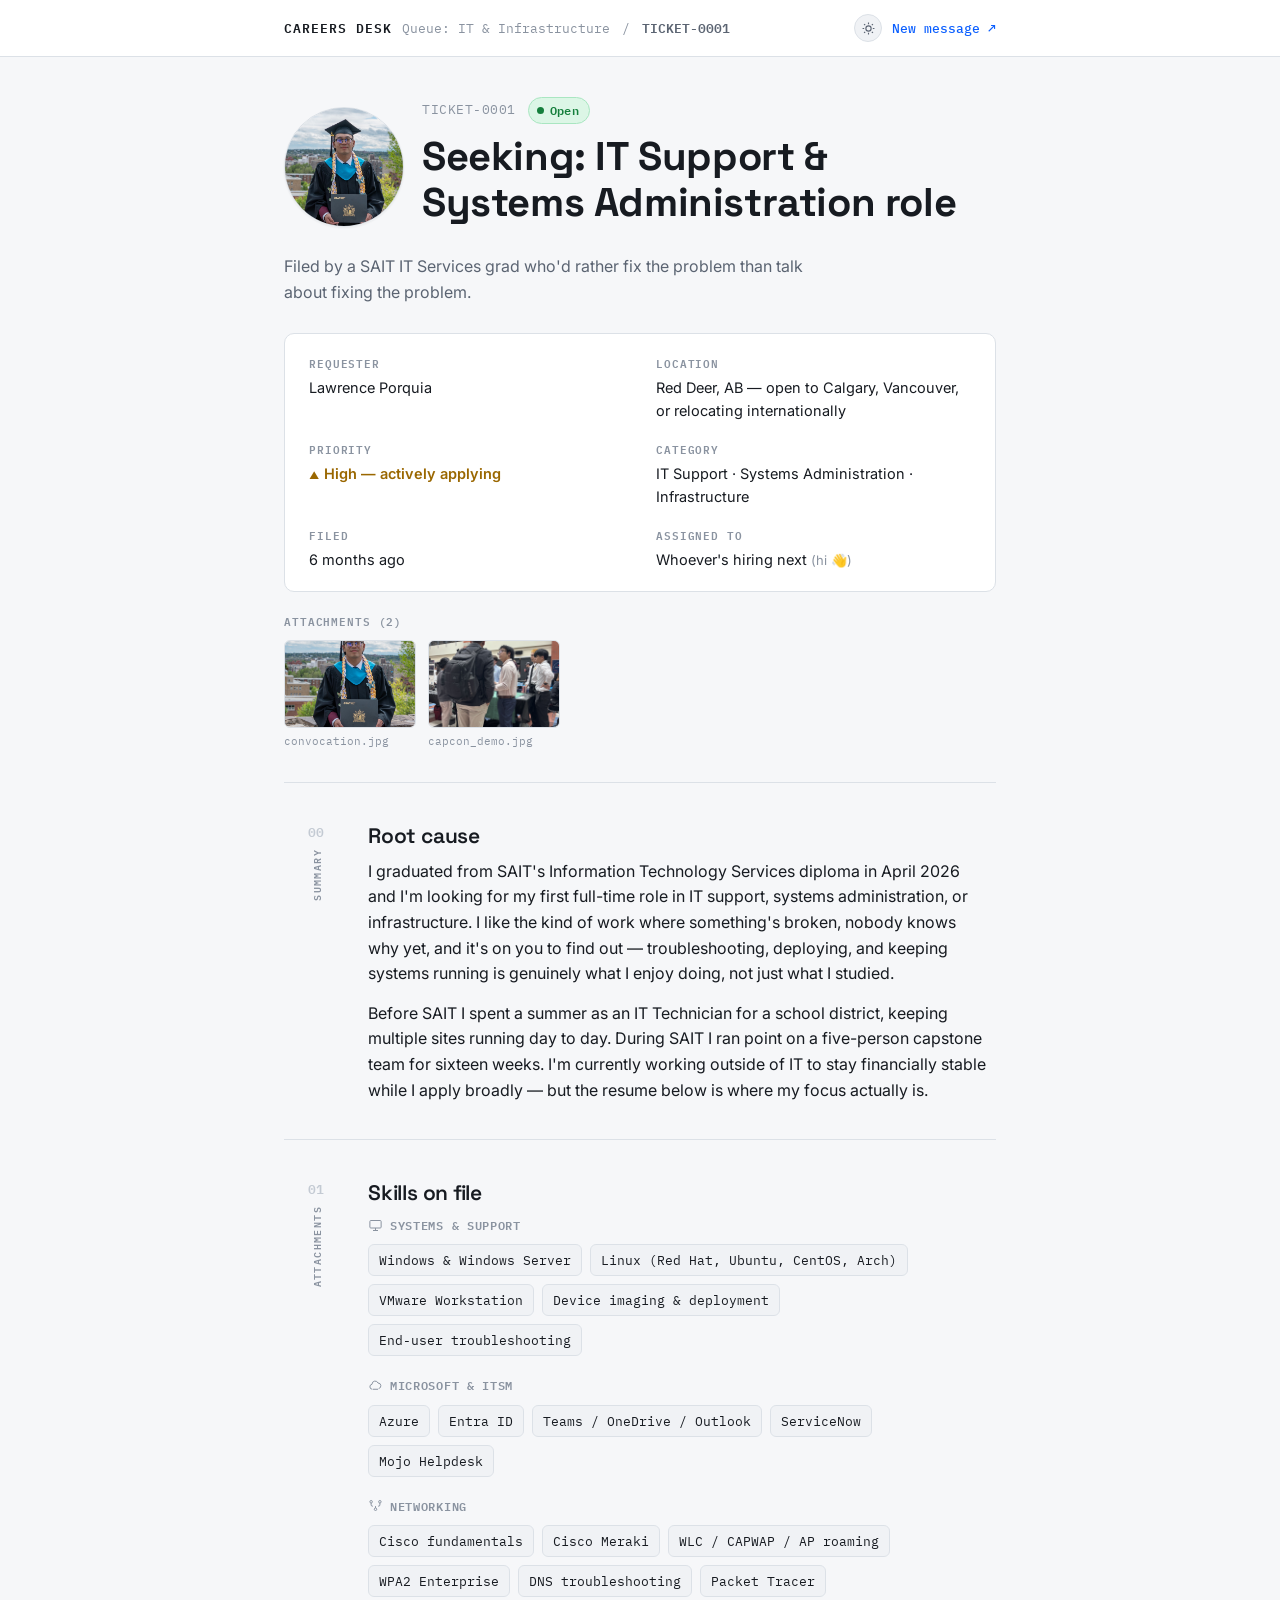
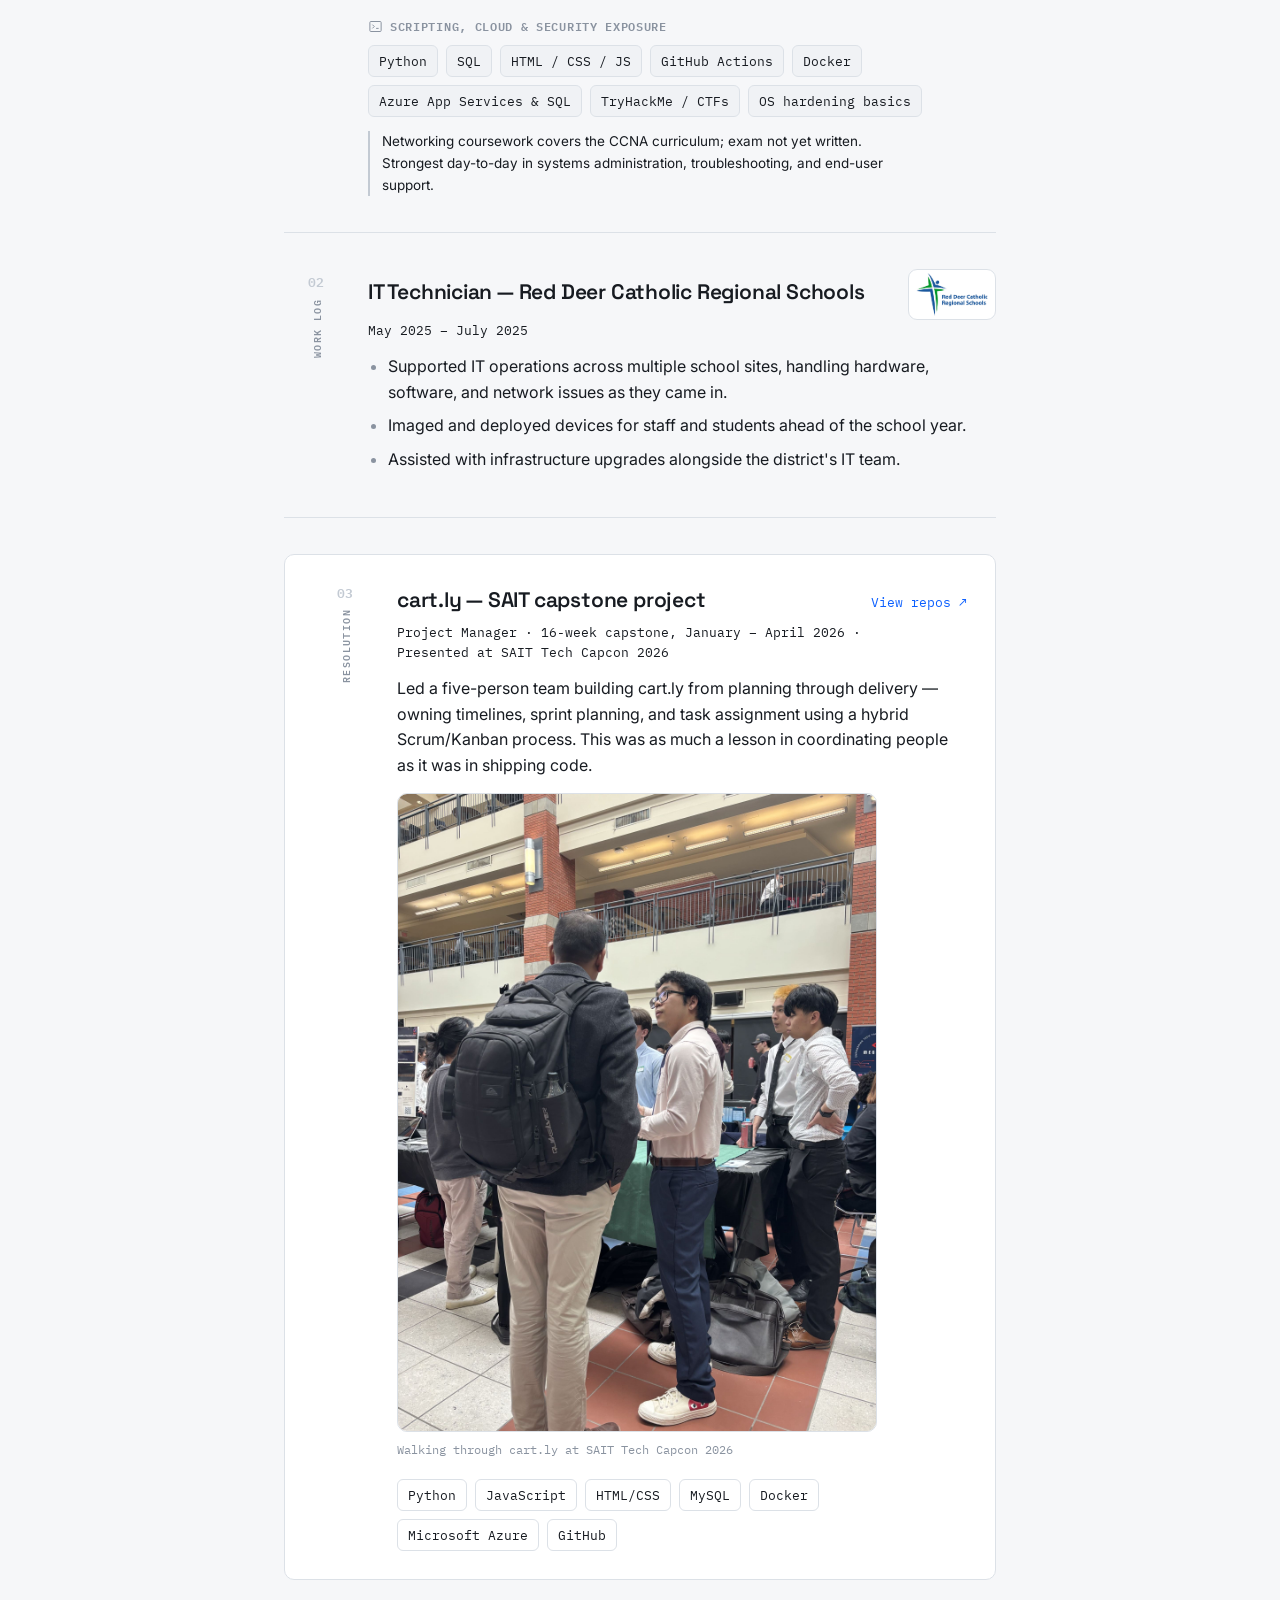
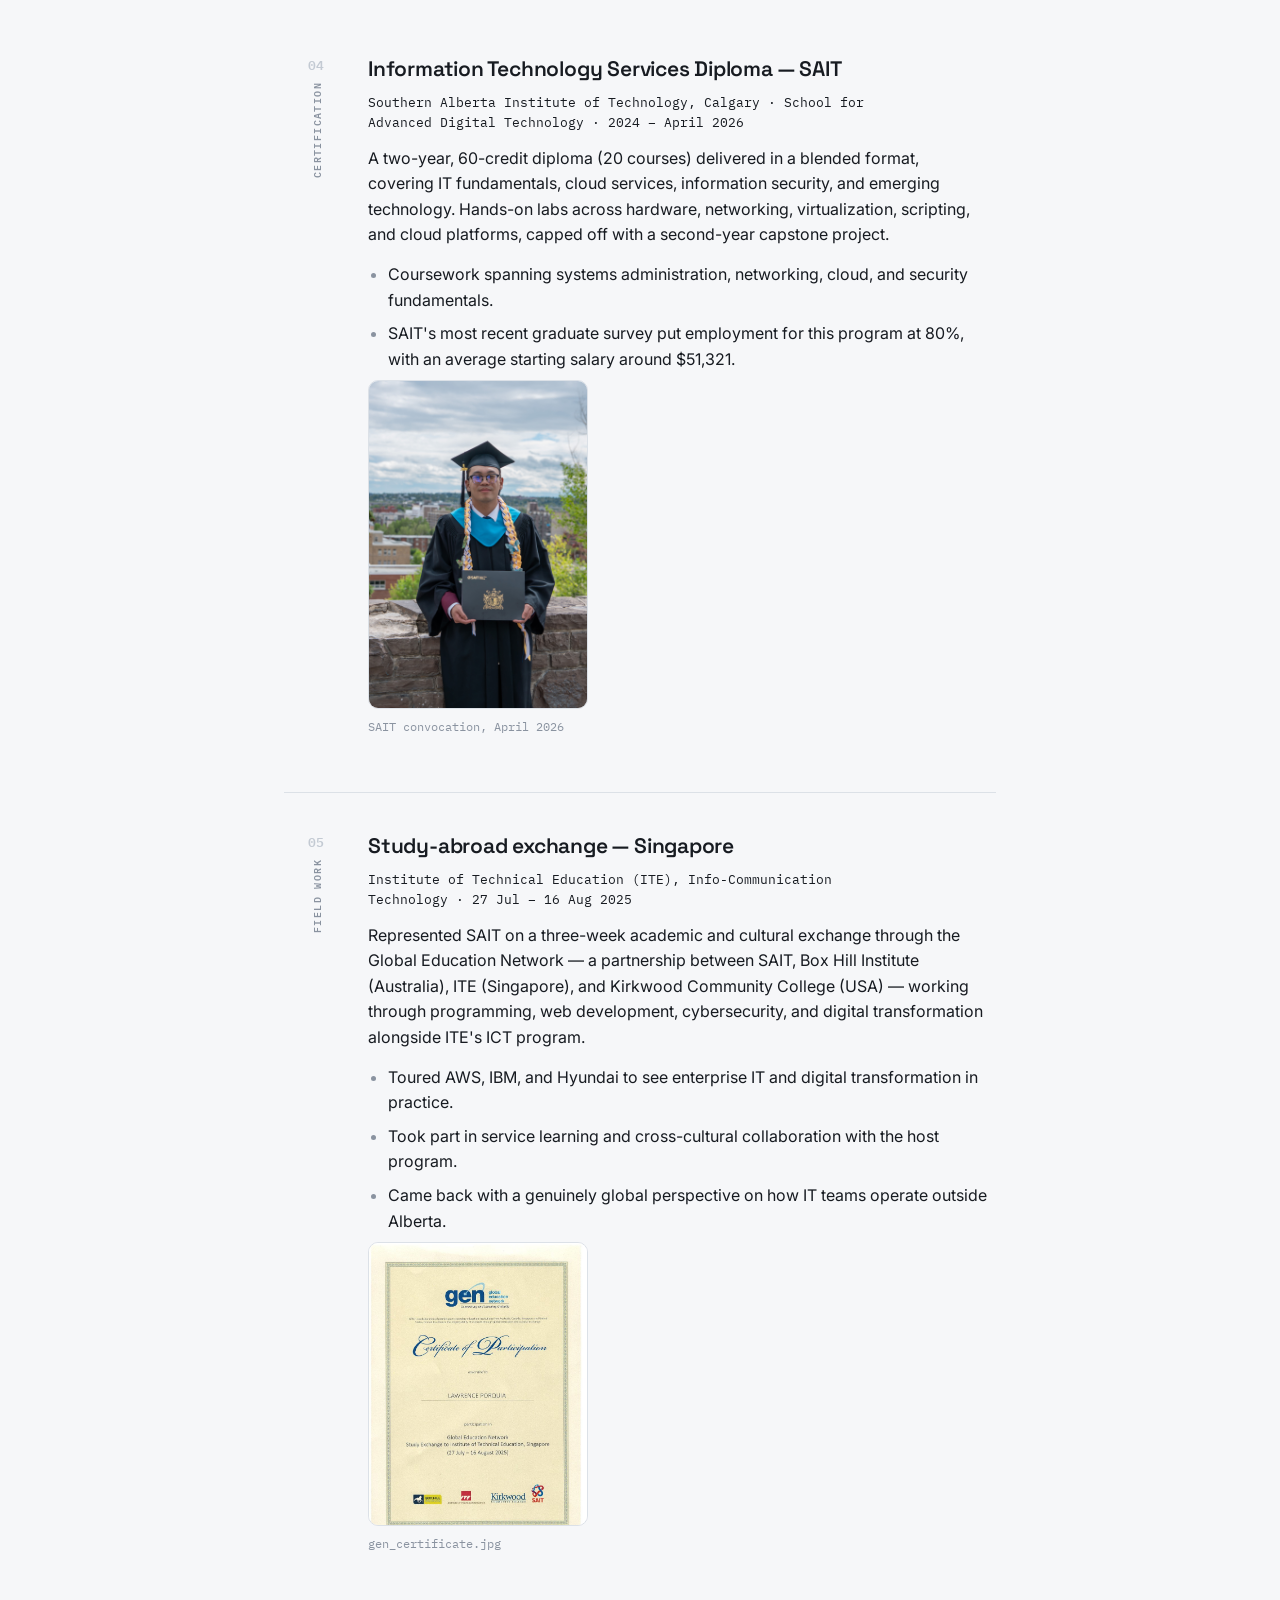
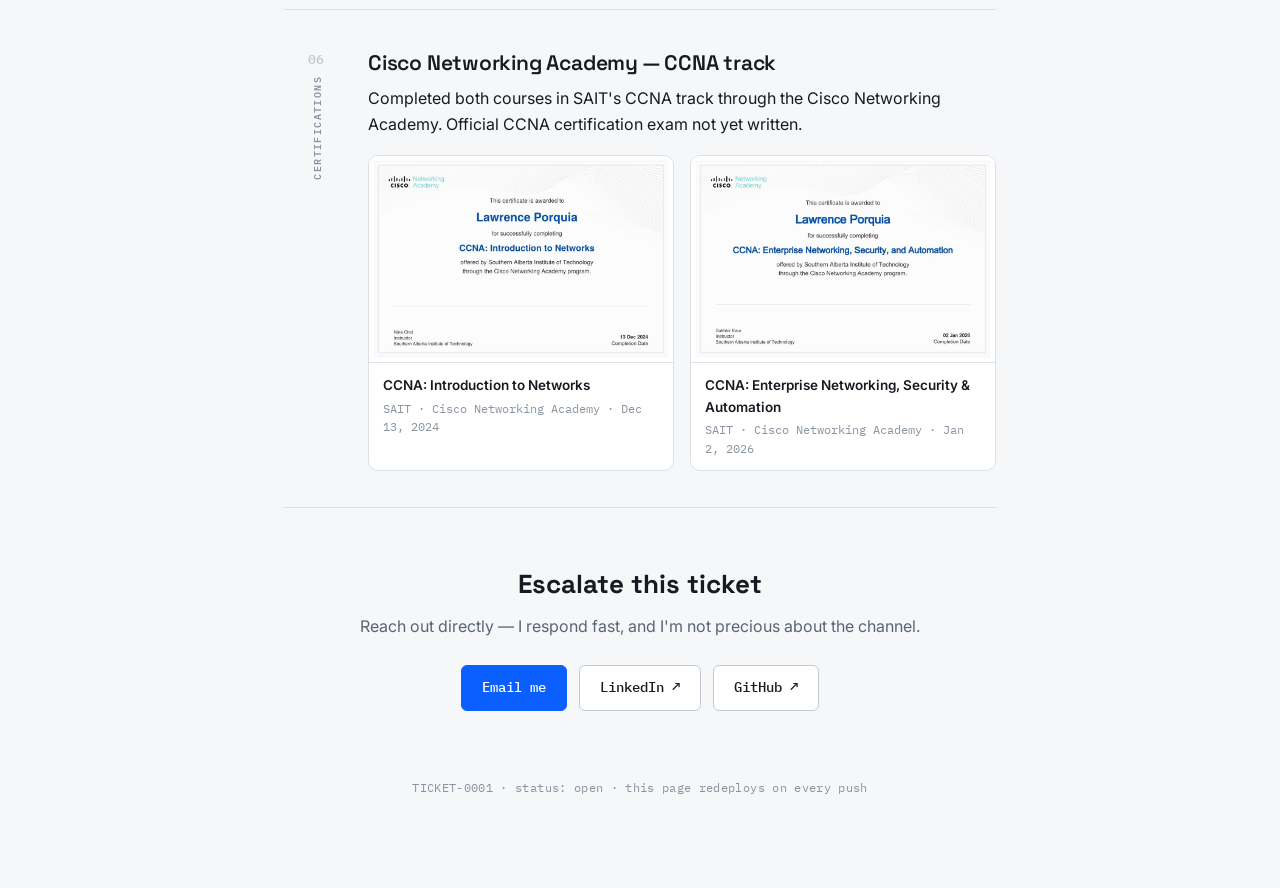
==== index.html @ 0860688f "so AI didnt exist when i first made the website..." ====
<!DOCTYPE html>
<html lang="en">
<head>
<meta charset="UTF-8">
<script>(function(){var t=localStorage.getItem('theme');if(t)document.documentElement.setAttribute('data-theme',t);})();</script>
<meta name="viewport" content="width=device-width, initial-scale=1.0">
<title>Lawrence Porquia — IT Support &amp; Systems Administration</title>
<meta name="description" content="Lawrence Porquia — IT Support &amp; Systems Administration. SAIT IT Services diploma graduate based in Alberta, Canada.">
<link rel="preconnect" href="https://fonts.googleapis.com">
<link rel="preconnect" href="https://fonts.gstatic.com" crossorigin>
<link href="https://fonts.googleapis.com/css2?family=Space+Grotesk:wght@500;600;700&family=Inter:wght@400;500;600&family=IBM+Plex+Mono:wght@400;500;600&display=swap" rel="stylesheet">
<link rel="stylesheet" href="style.css">
</head>
<body>

<div class="deskbar">
  <div class="deskbar__inner">
    <span class="deskbar__brand">CAREERS DESK</span>
    <span class="deskbar__crumb">Queue: IT &amp; Infrastructure <span class="deskbar__sep">/</span> <strong>TICKET-0001</strong></span>
    <button class="theme-toggle" id="theme-toggle" type="button" aria-label="Toggle dark mode">
      <svg class="theme-toggle__icon theme-toggle__icon--sun" viewBox="0 0 24 24" fill="none" stroke="currentColor" stroke-width="1.8" aria-hidden="true"><circle cx="12" cy="12" r="4.2"/><path d="M12 2.5v2.6M12 18.9v2.6M4.9 4.9l1.8 1.8M17.3 17.3l1.8 1.8M2.5 12h2.6M18.9 12h2.6M4.9 19.1l1.8-1.8M17.3 6.7l1.8-1.8"/></svg>
      <svg class="theme-toggle__icon theme-toggle__icon--moon" viewBox="0 0 24 24" fill="none" stroke="currentColor" stroke-width="1.8" aria-hidden="true"><path d="M20 14.5a8 8 0 1 1-9.5-11 6.5 6.5 0 0 0 9.5 11Z"/></svg>
    </button>
    <a class="deskbar__cta" href="mailto:lawrence-porquia@hotmail.com">New message ↗</a>
  </div>
</div>

<main class="ticket">

  <!-- ===== Ticket header ===== -->
  <section class="ticket__header" aria-label="Ticket summary">
    <div class="ticket__top">
      <img class="ticket__avatar" src="images/avatar.jpg" alt="Lawrence Porquia, holding his SAIT diploma at convocation" width="96" height="96">
      <div class="ticket__top-text">
        <div class="ticket__id-row">
          <span class="ticket__id">TICKET-0001</span>
          <span class="status-pill status-pill--open">
            <span class="status-dot" aria-hidden="true"></span> Open
          </span>
        </div>
        <h1 class="ticket__subject">Seeking: IT Support &amp; Systems Administration role</h1>
      </div>
    </div>

    <p class="ticket__tagline">Filed by a SAIT IT Services grad who'd rather fix the problem than talk about fixing the problem.</p>

    <dl class="field-grid">
      <div class="field">
        <dt>Requester</dt>
        <dd>Lawrence Porquia</dd>
      </div>
      <div class="field">
        <dt>Location</dt>
        <dd>Red Deer, AB — open to Calgary, Vancouver, or relocating internationally</dd>
      </div>
      <div class="field">
        <dt>Priority</dt>
        <dd><span class="priority priority--high">High — actively applying</span></dd>
      </div>
      <div class="field">
        <dt>Category</dt>
        <dd>IT Support · Systems Administration · Infrastructure</dd>
      </div>
      <div class="field">
        <dt>Filed</dt>
        <dd id="filed-age">—</dd>
      </div>
      <div class="field">
        <dt>Assigned to</dt>
        <dd>Whoever's hiring next <span class="field__wink">(hi 👋)</span></dd>
      </div>
    </dl>

    <div class="attachments" aria-label="Attached photos">
      <span class="attachments__label">Attachments (2)</span>
      <div class="attachments__row">
        <figure class="attachment">
          <img src="images/graduation.jpg" alt="Lawrence Porquia in cap and gown, holding his SAIT diploma" loading="lazy">
          <figcaption>convocation.jpg</figcaption>
        </figure>
        <figure class="attachment">
          <img src="images/capstone.jpg" alt="Lawrence Porquia presenting his capstone project at SAIT Tech Capcon" loading="lazy">
          <figcaption>capcon_demo.jpg</figcaption>
        </figure>
      </div>
    </div>
  </section>

  <!-- ===== Log: Summary ===== -->
  <section class="entry" aria-labelledby="log-summary">
    <div class="entry__meta">
      <span class="entry__index">00</span>
      <span class="entry__label">SUMMARY</span>
    </div>
    <div class="entry__body">
      <h2 id="log-summary" class="entry__title">Root cause</h2>
      <p>I graduated from SAIT's Information Technology Services diploma in April 2026 and I'm looking for my first full-time role in IT support, systems administration, or infrastructure. I like the kind of work where something's broken, nobody knows why yet, and it's on you to find out — troubleshooting, deploying, and keeping systems running is genuinely what I enjoy doing, not just what I studied.</p>
      <p>Before SAIT I spent a summer as an IT Technician for a school district, keeping multiple sites running day to day. During SAIT I ran point on a five-person capstone team for sixteen weeks. I'm currently working outside of IT to stay financially stable while I apply broadly — but the resume below is where my focus actually is.</p>
    </div>
  </section>

  <!-- ===== Log: Skills ===== -->
  <section class="entry" aria-labelledby="log-skills">
    <div class="entry__meta">
      <span class="entry__index">01</span>
      <span class="entry__label">ATTACHMENTS</span>
    </div>
    <div class="entry__body">
      <h2 id="log-skills" class="entry__title">Skills on file</h2>

      <div class="skill-block">
        <h3 class="skill-block__title"><svg class="skill-block__icon" viewBox="0 0 24 24" fill="none" stroke="currentColor" stroke-width="1.6" aria-hidden="true"><rect x="3" y="4" width="18" height="12" rx="1.5"/><path d="M8 20h8M12 16v4"/></svg>Systems &amp; support</h3>
        <ul class="tag-list">
          <li class="tag tag--logo"><img class="tag-logo" src="https://cdn.simpleicons.org/windows" alt="" loading="lazy" onerror="this.remove()">Windows &amp; Windows Server</li>
          <li class="tag tag--logo"><img class="tag-logo" src="https://cdn.simpleicons.org/ubuntu" alt="" loading="lazy" onerror="this.remove()">Linux (Red Hat, Ubuntu, CentOS, Arch)</li>
          <li class="tag tag--logo"><img class="tag-logo" src="https://cdn.simpleicons.org/vmware" alt="" loading="lazy" onerror="this.remove()">VMware Workstation</li>
          <li class="tag">Device imaging &amp; deployment</li>
          <li class="tag">End-user troubleshooting</li>
        </ul>
      </div>

      <div class="skill-block">
        <h3 class="skill-block__title"><svg class="skill-block__icon" viewBox="0 0 24 24" fill="none" stroke="currentColor" stroke-width="1.6" aria-hidden="true"><path d="M7 18a4 4 0 0 1-.6-7.95A5 5 0 0 1 16 8a4.5 4.5 0 0 1 1 8.9"/><path d="M8 18h8"/></svg>Microsoft &amp; ITSM</h3>
        <ul class="tag-list">
          <li class="tag tag--logo"><img class="tag-logo" src="https://cdn.simpleicons.org/microsoftazure" alt="" loading="lazy" onerror="this.remove()">Azure</li>
          <li class="tag">Entra ID</li>
          <li class="tag tag--logo"><img class="tag-logo" src="https://cdn.simpleicons.org/microsoftteams" alt="" loading="lazy" onerror="this.remove()">Teams / OneDrive / Outlook</li>
          <li class="tag tag--logo"><img class="tag-logo" src="https://cdn.simpleicons.org/servicenow" alt="" loading="lazy" onerror="this.remove()">ServiceNow</li>
          <li class="tag">Mojo Helpdesk</li>
        </ul>
      </div>

      <div class="skill-block">
        <h3 class="skill-block__title"><svg class="skill-block__icon" viewBox="0 0 24 24" fill="none" stroke="currentColor" stroke-width="1.6" aria-hidden="true"><circle cx="5" cy="6" r="2"/><circle cx="19" cy="6" r="2"/><circle cx="12" cy="18" r="2"/><path d="M5 8v3a2 2 0 0 0 2 2h1M19 8v3a2 2 0 0 1-2 2h-1M12 16v-3"/></svg>Networking</h3>
        <ul class="tag-list">
          <li class="tag tag--logo"><img class="tag-logo" src="https://cdn.simpleicons.org/cisco" alt="" loading="lazy" onerror="this.remove()">Cisco fundamentals</li>
          <li class="tag tag--logo"><img class="tag-logo" src="https://cdn.simpleicons.org/cisco" alt="" loading="lazy" onerror="this.remove()">Cisco Meraki</li>
          <li class="tag">WLC / CAPWAP / AP roaming</li>
          <li class="tag">WPA2 Enterprise</li>
          <li class="tag">DNS troubleshooting</li>
          <li class="tag">Packet Tracer</li>
        </ul>
      </div>

      <div class="skill-block">
        <h3 class="skill-block__title"><svg class="skill-block__icon" viewBox="0 0 24 24" fill="none" stroke="currentColor" stroke-width="1.6" aria-hidden="true"><rect x="3" y="4" width="18" height="16" rx="1.5"/><path d="m7 9 3 3-3 3M13 15h4"/></svg>Scripting, cloud &amp; security exposure</h3>
        <ul class="tag-list">
          <li class="tag tag--logo"><img class="tag-logo" src="https://cdn.simpleicons.org/python" alt="" loading="lazy" onerror="this.remove()">Python</li>
          <li class="tag">SQL</li>
          <li class="tag tag--logo"><img class="tag-logo" src="https://cdn.simpleicons.org/html5" alt="" loading="lazy" onerror="this.remove()">HTML / CSS / JS</li>
          <li class="tag tag--logo"><img class="tag-logo" src="https://cdn.simpleicons.org/githubactions" alt="" loading="lazy" onerror="this.remove()">GitHub Actions</li>
          <li class="tag tag--logo"><img class="tag-logo" src="https://cdn.simpleicons.org/docker" alt="" loading="lazy" onerror="this.remove()">Docker</li>
          <li class="tag tag--logo"><img class="tag-logo" src="https://cdn.simpleicons.org/microsoftazure" alt="" loading="lazy" onerror="this.remove()">Azure App Services &amp; SQL</li>
          <li class="tag">TryHackMe / CTFs</li>
          <li class="tag">OS hardening basics</li>
        </ul>
      </div>

      <p class="skill-note">Networking coursework covers the CCNA curriculum; exam not yet written. Strongest day-to-day in systems administration, troubleshooting, and end-user support.</p>
    </div>
  </section>

  <!-- ===== Log: Work experience ===== -->
  <section class="entry" aria-labelledby="log-work">
    <div class="entry__meta">
      <span class="entry__index">02</span>
      <span class="entry__label">WORK LOG</span>
    </div>
    <div class="entry__body">
      <div class="entry__title-row">
        <h2 id="log-work" class="entry__title">IT Technician — Red Deer Catholic Regional Schools</h2>
        <img class="entry__org-logo" src="images/logo_rdcrs.png" alt="Red Deer Catholic Regional Schools logo" loading="lazy">
      </div>
      <p class="entry__dates">May 2025 – July 2025</p>
      <ul class="log-list">
        <li>Supported IT operations across multiple school sites, handling hardware, software, and network issues as they came in.</li>
        <li>Imaged and deployed devices for staff and students ahead of the school year.</li>
        <li>Assisted with infrastructure upgrades alongside the district's IT team.</li>
      </ul>
    </div>
  </section>

  <!-- ===== Log: Capstone project ===== -->
  <section class="entry entry--resolution" aria-labelledby="log-project">
    <div class="entry__meta">
      <span class="entry__index">03</span>
      <span class="entry__label">RESOLUTION</span>
    </div>
    <div class="entry__body">
      <div class="entry__title-row">
        <h2 id="log-project" class="entry__title">cart.ly — SAIT capstone project</h2>
        <a class="repo-link" href="https://github.com/CarthyPoo" target="_blank" rel="noopener">View repos ↗</a>
      </div>
      <p class="entry__dates">Project Manager · 16-week capstone, January – April 2026 · Presented at SAIT Tech Capcon 2026</p>
      <p>Led a five-person team building cart.ly from planning through delivery — owning timelines, sprint planning, and task assignment using a hybrid Scrum/Kanban process. This was as much a lesson in coordinating people as it was in shipping code.</p>

      <figure class="entry__photo">
        <img src="images/capstone.jpg" alt="Lawrence Porquia explaining cart.ly to attendees at SAIT Tech Capcon" loading="lazy">
        <figcaption>Walking through cart.ly at SAIT Tech Capcon 2026</figcaption>
      </figure>

      <ul class="tag-list tag-list--stack">
        <li class="tag tag--stack tag--logo"><img class="tag-logo" src="https://cdn.simpleicons.org/python" alt="" loading="lazy" onerror="this.remove()">Python</li>
        <li class="tag tag--stack tag--logo"><img class="tag-logo" src="https://cdn.simpleicons.org/javascript" alt="" loading="lazy" onerror="this.remove()">JavaScript</li>
        <li class="tag tag--stack tag--logo"><img class="tag-logo" src="https://cdn.simpleicons.org/html5" alt="" loading="lazy" onerror="this.remove()">HTML/CSS</li>
        <li class="tag tag--stack tag--logo"><img class="tag-logo" src="https://cdn.simpleicons.org/mysql" alt="" loading="lazy" onerror="this.remove()">MySQL</li>
        <li class="tag tag--stack tag--logo"><img class="tag-logo" src="https://cdn.simpleicons.org/docker" alt="" loading="lazy" onerror="this.remove()">Docker</li>
        <li class="tag tag--stack tag--logo"><img class="tag-logo" src="https://cdn.simpleicons.org/microsoftazure" alt="" loading="lazy" onerror="this.remove()">Microsoft Azure</li>
        <li class="tag tag--stack tag--logo"><img class="tag-logo" src="https://cdn.simpleicons.org/github" alt="" loading="lazy" onerror="this.remove()">GitHub</li>
      </ul>
    </div>
  </section>

  <!-- ===== Log: Education ===== -->
  <section class="entry" aria-labelledby="log-education">
    <div class="entry__meta">
      <span class="entry__index">04</span>
      <span class="entry__label">CERTIFICATION</span>
    </div>
    <div class="entry__body">
      <h2 id="log-education" class="entry__title">Information Technology Services Diploma — SAIT</h2>
      <p class="entry__dates">Southern Alberta Institute of Technology, Calgary · School for Advanced Digital Technology · 2024 – April 2026</p>
      <p>A two-year, 60-credit diploma (20 courses) delivered in a blended format, covering IT fundamentals, cloud services, information security, and emerging technology. Hands-on labs across hardware, networking, virtualization, scripting, and cloud platforms, capped off with a second-year capstone project.</p>
      <ul class="log-list">
        <li>Coursework spanning systems administration, networking, cloud, and security fundamentals.</li>
        <li>SAIT's most recent graduate survey put employment for this program at 80%, with an average starting salary around $51,321.</li>
      </ul>

      <figure class="entry__photo entry__photo--portrait">
        <img src="images/graduation.jpg" alt="Lawrence Porquia in cap and gown holding his SAIT diploma, with the Calgary skyline behind him" loading="lazy">
        <figcaption>SAIT convocation, April 2026</figcaption>
      </figure>
    </div>
  </section>

  <!-- ===== Log: Singapore exchange ===== -->
  <section class="entry" aria-labelledby="log-exchange">
    <div class="entry__meta">
      <span class="entry__index">05</span>
      <span class="entry__label">FIELD WORK</span>
    </div>
    <div class="entry__body">
      <h2 id="log-exchange" class="entry__title">Study-abroad exchange — Singapore</h2>
      <p class="entry__dates">Institute of Technical Education (ITE), Info-Communication Technology · 27 Jul – 16 Aug 2025</p>
      <p>Represented SAIT on a three-week academic and cultural exchange through the Global Education Network — a partnership between SAIT, Box Hill Institute (Australia), ITE (Singapore), and Kirkwood Community College (USA) — working through programming, web development, cybersecurity, and digital transformation alongside ITE's ICT program.</p>
      <ul class="log-list">
        <li>Toured AWS, IBM, and Hyundai to see enterprise IT and digital transformation in practice.</li>
        <li>Took part in service learning and cross-cultural collaboration with the host program.</li>
        <li>Came back with a genuinely global perspective on how IT teams operate outside Alberta.</li>
      </ul>

      <figure class="entry__photo entry__photo--portrait">
        <img src="images/cert_singapore.jpg" alt="Certificate of Participation, Global Education Network Study Exchange to Institute of Technical Education, Singapore, awarded to Lawrence Porquia" loading="lazy">
        <figcaption>gen_certificate.jpg</figcaption>
      </figure>
    </div>
  </section>

  <!-- ===== Log: Certifications ===== -->
  <section class="entry" aria-labelledby="log-certs">
    <div class="entry__meta">
      <span class="entry__index">06</span>
      <span class="entry__label">CERTIFICATIONS</span>
    </div>
    <div class="entry__body">
      <h2 id="log-certs" class="entry__title">Cisco Networking Academy — CCNA track</h2>
      <p>Completed both courses in SAIT's CCNA track through the Cisco Networking Academy. Official CCNA certification exam not yet written.</p>

      <div class="cert-grid">
        <figure class="cert-card">
          <img src="images/cert_ccna1.jpg" alt="Certificate: CCNA Introduction to Networks, awarded to Lawrence Porquia, Southern Alberta Institute of Technology" loading="lazy">
          <figcaption>
            <span class="cert-card__title">CCNA: Introduction to Networks</span>
            <span class="cert-card__meta">SAIT · Cisco Networking Academy · Dec 13, 2024</span>
          </figcaption>
        </figure>
        <figure class="cert-card">
          <img src="images/cert_ccna2.jpg" alt="Certificate: CCNA Enterprise Networking, Security, and Automation, awarded to Lawrence Porquia, Southern Alberta Institute of Technology" loading="lazy">
          <figcaption>
            <span class="cert-card__title">CCNA: Enterprise Networking, Security &amp; Automation</span>
            <span class="cert-card__meta">SAIT · Cisco Networking Academy · Jan 2, 2026</span>
          </figcaption>
        </figure>
      </div>
    </div>
  </section>

  <!-- ===== Escalate / contact ===== -->
  <section class="escalate" aria-labelledby="escalate-title">
    <h2 id="escalate-title" class="escalate__title">Escalate this ticket</h2>
    <p class="escalate__sub">Reach out directly — I respond fast, and I'm not precious about the channel.</p>
    <div class="escalate__actions">
      <a class="btn btn--primary" href="mailto:lawrence-porquia@hotmail.com">Email me</a>
      <a class="btn" href="https://www.linkedin.com/in/lawrence-porquia-682929285" target="_blank" rel="noopener">LinkedIn ↗</a>
      <a class="btn" href="https://github.com/CarthyPoo" target="_blank" rel="noopener">GitHub ↗</a>
    </div>
  </section>

  <footer class="footer">
    <p>TICKET-0001 · status: open · this page redeploys on every push</p>
  </footer>

</main>

<script src="script.js"></script>
</body>
</html>
---- style.css ----
/* =========================================================
   Tokens
   ========================================================= */
:root {
  --bg:            #F6F7F9;
  --surface:       #FFFFFF;
  --surface-sunk:  #F0F2F5;
  --border:        #DCE1E7;
  --border-strong: #C3CAD3;

  --text:          #171B21;
  --text-muted:    #5B6472;
  --text-faint:    #8A93A0;

  --accent:        #0B5FFF;
  --accent-ink:    #0B4ECC;

  --good:          #157F3C;
  --good-bg:       #DCF6E6;
  --good-border:   #A9E6C1;

  --warn:          #9A6700;
  --warn-bg:       #FFF3CE;
  --warn-border:   #F2DA9A;

  --font-display: 'Space Grotesk', 'Inter', sans-serif;
  --font-body:    'Inter', sans-serif;
  --font-mono:    'IBM Plex Mono', ui-monospace, monospace;

  --radius: 10px;
  --radius-sm: 6px;
  --max-w: 760px;
}

@media (prefers-color-scheme: dark) {
  :root:not([data-theme="light"]) {
    --bg:            #0B0E14;
    --surface:       #12161D;
    --surface-sunk:  #171C25;
    --border:        #262C36;
    --border-strong: #3A414D;

    --text:          #E6E9EF;
    --text-muted:    #9AA4B2;
    --text-faint:    #6B7480;

    --accent:        #5B9CFF;
    --accent-ink:    #7FB1FF;

    --good:          #3FB950;
    --good-bg:       rgba(63, 185, 80, 0.13);
    --good-border:   rgba(63, 185, 80, 0.4);

    --warn:          #D29922;
    --warn-bg:       rgba(210, 153, 34, 0.13);
    --warn-border:   rgba(210, 153, 34, 0.4);
  }
}

:root[data-theme="dark"] {
  --bg:            #0B0E14;
  --surface:       #12161D;
  --surface-sunk:  #171C25;
  --border:        #262C36;
  --border-strong: #3A414D;

  --text:          #E6E9EF;
  --text-muted:    #9AA4B2;
  --text-faint:    #6B7480;

  --accent:        #5B9CFF;
  --accent-ink:    #7FB1FF;

  --good:          #3FB950;
  --good-bg:       rgba(63, 185, 80, 0.13);
  --good-border:   rgba(63, 185, 80, 0.4);

  --warn:          #D29922;
  --warn-bg:       rgba(210, 153, 34, 0.13);
  --warn-border:   rgba(210, 153, 34, 0.4);
}

* { box-sizing: border-box; }

html {
  scroll-behavior: smooth;
}

@media (prefers-reduced-motion: reduce) {
  html { scroll-behavior: auto; }
  * { animation-duration: 0.001ms !important; animation-iteration-count: 1 !important; transition-duration: 0.001ms !important; }
}

body {
  margin: 0;
  background: var(--bg);
  color: var(--text);
  font-family: var(--font-body);
  font-size: 16px;
  line-height: 1.6;
  -webkit-font-smoothing: antialiased;
  transition: background-color 0.2s ease, color 0.2s ease;
}

a {
  color: var(--accent);
  text-decoration: none;
}
a:hover { text-decoration: underline; }

a:focus-visible,
button:focus-visible {
  outline: 2px solid var(--accent);
  outline-offset: 2px;
  border-radius: 4px;
}

/* =========================================================
   Desk bar (top chrome)
   ========================================================= */
.deskbar {
  border-bottom: 1px solid var(--border);
  background: var(--surface);
  position: sticky;
  top: 0;
  z-index: 10;
}
.deskbar__inner {
  max-width: var(--max-w);
  margin: 0 auto;
  padding: 14px 24px;
  display: flex;
  align-items: center;
  gap: 10px;
  font-family: var(--font-mono);
  font-size: 12.5px;
}
.deskbar__brand {
  font-weight: 600;
  letter-spacing: 0.08em;
  color: var(--text);
}
.deskbar__crumb {
  color: var(--text-faint);
  flex: 1;
  min-width: 0;
  white-space: nowrap;
  overflow: hidden;
  text-overflow: ellipsis;
}
.deskbar__crumb strong { color: var(--text-muted); font-weight: 600; }
.deskbar__sep { margin: 0 4px; }
.deskbar__cta {
  color: var(--accent);
  white-space: nowrap;
  font-weight: 500;
}

.theme-toggle {
  display: flex;
  align-items: center;
  justify-content: center;
  width: 28px;
  height: 28px;
  padding: 0;
  border: 1px solid var(--border);
  border-radius: 50%;
  background: var(--surface-sunk);
  color: var(--text-muted);
  cursor: pointer;
  flex-shrink: 0;
}
.theme-toggle:hover {
  border-color: var(--border-strong);
  color: var(--text);
}
.theme-toggle__icon {
  width: 15px;
  height: 15px;
}
.theme-toggle__icon--moon { display: none; }
:root[data-theme="dark"] .theme-toggle__icon--sun { display: none; }
:root[data-theme="dark"] .theme-toggle__icon--moon { display: block; }
@media (prefers-color-scheme: dark) {
  :root:not([data-theme="light"]) .theme-toggle__icon--sun { display: none; }
  :root:not([data-theme="light"]) .theme-toggle__icon--moon { display: block; }
}

/* =========================================================
   Layout
   ========================================================= */
.ticket {
  max-width: var(--max-w);
  margin: 0 auto;
  padding: 0 24px 80px;
}

/* =========================================================
   Ticket header
   ========================================================= */
.ticket__header {
  padding: 40px 0 32px;
  border-bottom: 1px solid var(--border);
}

.ticket__top {
  display: flex;
  align-items: center;
  gap: 18px;
  margin-bottom: 18px;
}

.ticket__avatar {
  width: 120px;
  height: 120px;
  border-radius: 50%;
  object-fit: cover;
  border: 1px solid var(--border);
  flex-shrink: 0;
  box-shadow: 0 1px 2px rgba(23, 27, 33, 0.06);
}

.ticket__top-text {
  min-width: 0;
}

.ticket__id-row {
  display: flex;
  align-items: center;
  gap: 12px;
  margin-bottom: 10px;
}

.ticket__id {
  font-family: var(--font-mono);
  font-size: 13px;
  color: var(--text-faint);
  letter-spacing: 0.04em;
}

.status-pill {
  display: inline-flex;
  align-items: center;
  gap: 6px;
  font-family: var(--font-mono);
  font-size: 12px;
  font-weight: 600;
  letter-spacing: 0.03em;
  padding: 3px 10px 3px 8px;
  border-radius: 999px;
  border: 1px solid var(--good-border);
  background: var(--good-bg);
  color: var(--good);
}
.status-dot {
  width: 7px;
  height: 7px;
  border-radius: 50%;
  background: var(--good);
  box-shadow: 0 0 0 3px var(--good-bg);
}
@media (prefers-reduced-motion: no-preference) {
  .status-dot { animation: pulse 2.4s ease-in-out infinite; }
}
@keyframes pulse {
  0%, 100% { opacity: 1; }
  50% { opacity: 0.45; }
}

.ticket__subject {
  font-family: var(--font-display);
  font-size: clamp(28px, 4.5vw, 40px);
  font-weight: 700;
  line-height: 1.15;
  margin: 0 0 10px;
  letter-spacing: -0.01em;
}

.ticket__tagline {
  color: var(--text-muted);
  font-size: 16px;
  margin: 0 0 28px;
  max-width: 56ch;
}

.field-grid {
  display: grid;
  grid-template-columns: repeat(2, 1fr);
  gap: 18px 32px;
  margin: 0;
  background: var(--surface);
  border: 1px solid var(--border);
  border-radius: var(--radius);
  padding: 20px 24px;
}
.field dt {
  font-family: var(--font-mono);
  font-size: 11px;
  font-weight: 600;
  letter-spacing: 0.08em;
  text-transform: uppercase;
  color: var(--text-faint);
  margin-bottom: 4px;
}
.field dd {
  margin: 0;
  font-size: 14.5px;
  color: var(--text);
}
.field__wink { color: var(--text-faint); font-size: 13px; }

.priority--high {
  color: var(--warn);
  font-weight: 600;
}
.priority--high::before {
  content: "▲";
  font-size: 10px;
  margin-right: 5px;
}

.attachments {
  margin-top: 20px;
}
.attachments__label {
  display: block;
  font-family: var(--font-mono);
  font-size: 11px;
  font-weight: 600;
  letter-spacing: 0.08em;
  text-transform: uppercase;
  color: var(--text-faint);
  margin-bottom: 10px;
}
.attachments__row {
  display: flex;
  gap: 12px;
  flex-wrap: wrap;
}
.attachment {
  margin: 0;
  width: 132px;
}
.attachment img {
  display: block;
  width: 132px;
  height: 88px;
  object-fit: cover;
  border: 1px solid var(--border);
  border-radius: var(--radius-sm);
  background: var(--surface-sunk);
}
.attachment figcaption {
  font-family: var(--font-mono);
  font-size: 11px;
  color: var(--text-faint);
  margin-top: 5px;
  white-space: nowrap;
  overflow: hidden;
  text-overflow: ellipsis;
}

/* =========================================================
   Log entries
   ========================================================= */
.entry {
  display: grid;
  grid-template-columns: 64px 1fr;
  gap: 20px;
  padding: 36px 0;
  border-bottom: 1px solid var(--border);
  opacity: 0;
  transform: translateY(10px);
  animation: rise 0.5s ease forwards;
}
@media (prefers-reduced-motion: reduce) {
  .entry { opacity: 1; transform: none; animation: none; }
}
@keyframes rise {
  to { opacity: 1; transform: translateY(0); }
}

.entry__meta {
  display: flex;
  flex-direction: column;
  align-items: center;
  gap: 6px;
  padding-top: 3px;
}
.entry__index {
  font-family: var(--font-mono);
  font-size: 13px;
  color: var(--border-strong);
  font-weight: 600;
}
.entry__label {
  writing-mode: vertical-rl;
  transform: rotate(180deg);
  font-family: var(--font-mono);
  font-size: 10px;
  letter-spacing: 0.14em;
  color: var(--text-faint);
  font-weight: 600;
}

.entry__title-row {
  display: flex;
  align-items: center;
  justify-content: space-between;
  gap: 16px;
  flex-wrap: wrap;
}

.entry__org-logo {
  height: 34px;
  width: auto;
  max-width: 160px;
  object-fit: contain;
  background: #fff;
  border: 1px solid var(--border);
  border-radius: var(--radius-sm);
  padding: 2px 5px;
  flex-shrink: 0;
  zoom: 1.5;
}

.entry__title {
  font-family: var(--font-display);
  font-size: 21px;
  font-weight: 600;
  margin: 0 0 6px;
  letter-spacing: -0.01em;
}

.entry__dates {
  font-family: var(--font-mono);
  font-size: 12.5px;
  color: var(--text-faint);
  margin: 0 0 14px;
}

.entry__body p {
  margin: 0 0 14px;
  color: var(--text);
  max-width: 62ch;
}
.entry__body p:last-child { margin-bottom: 0; }

.log-list {
  margin: 0;
  padding-left: 20px;
  max-width: 62ch;
}
.log-list li {
  margin-bottom: 8px;
  color: var(--text);
}
.log-list li::marker {
  color: var(--text-faint);
}

.repo-link {
  font-family: var(--font-mono);
  font-size: 12.5px;
  white-space: nowrap;
}

.entry__photo {
  margin: 4px 0 20px;
  max-width: 480px;
}
.entry__photo img {
  display: block;
  width: 100%;
  height: auto;
  border-radius: var(--radius);
  border: 1px solid var(--border);
}
.entry__photo figcaption {
  font-family: var(--font-mono);
  font-size: 12px;
  color: var(--text-faint);
  margin-top: 8px;
}
.entry__photo--portrait {
  max-width: 220px;
}

.cert-grid {
  display: grid;
  grid-template-columns: repeat(2, 1fr);
  gap: 16px;
  margin-top: 18px;
}
.cert-card {
  margin: 0;
  border: 1px solid var(--border);
  border-radius: var(--radius);
  overflow: hidden;
  background: var(--surface);
}
.cert-card img {
  display: block;
  width: 100%;
  height: auto;
  border-bottom: 1px solid var(--border);
}
.cert-card figcaption {
  padding: 12px 14px;
  display: flex;
  flex-direction: column;
  gap: 3px;
}
.cert-card__title {
  font-size: 13.5px;
  font-weight: 600;
  color: var(--text);
}
.cert-card__meta {
  font-family: var(--font-mono);
  font-size: 11.5px;
  color: var(--text-faint);
}

/* Skills */
.skill-block {
  margin-bottom: 20px;
}
.skill-block:last-of-type {
  margin-bottom: 14px;
}
.skill-block__title {
  font-family: var(--font-mono);
  font-size: 11.5px;
  font-weight: 600;
  letter-spacing: 0.06em;
  text-transform: uppercase;
  color: var(--text-faint);
  margin: 0 0 10px;
  display: flex;
  align-items: center;
  gap: 7px;
}
.skill-block__icon {
  width: 15px;
  height: 15px;
  color: var(--text-faint);
  flex-shrink: 0;
}

.tag-list {
  list-style: none;
  display: flex;
  flex-wrap: wrap;
  gap: 8px;
  margin: 0;
  padding: 0;
}
.tag {
  font-family: var(--font-mono);
  font-size: 12.5px;
  color: var(--text);
  background: var(--surface-sunk);
  border: 1px solid var(--border);
  border-radius: var(--radius-sm);
  padding: 5px 10px;
}
.tag--stack {
  background: var(--surface);
}
.tag--logo {
  display: inline-flex;
  align-items: center;
  gap: 6px;
}
.tag-logo {
  width: 13px;
  height: 13px;
  object-fit: contain;
  flex-shrink: 0;
}

.skill-note {
  font-size: 13.5px;
  color: var(--text-faint);
  border-left: 2px solid var(--border-strong);
  padding-left: 12px;
  margin-top: 4px !important;
}

.entry--resolution {
  background: var(--surface);
  border: 1px solid var(--border);
  border-radius: var(--radius);
  padding: 28px 28px;
  margin: 36px 0;
}
.entry--resolution .entry__meta { padding-top: 0; }

/* =========================================================
   Escalate / contact
   ========================================================= */
.escalate {
  padding: 56px 0 24px;
  text-align: center;
}
.escalate__title {
  font-family: var(--font-display);
  font-size: 26px;
  font-weight: 700;
  margin: 0 0 8px;
}
.escalate__sub {
  color: var(--text-muted);
  margin: 0 0 26px;
}
.escalate__actions {
  display: flex;
  justify-content: center;
  gap: 12px;
  flex-wrap: wrap;
}

.btn {
  font-family: var(--font-mono);
  font-size: 13.5px;
  font-weight: 500;
  padding: 11px 20px;
  border-radius: var(--radius-sm);
  border: 1px solid var(--border-strong);
  background: var(--surface);
  color: var(--text);
  transition: border-color 0.15s ease, transform 0.15s ease, background 0.15s ease;
}
.btn:hover {
  border-color: var(--accent);
  color: var(--accent);
  text-decoration: none;
  transform: translateY(-1px);
}
.btn--primary {
  background: var(--accent);
  border-color: var(--accent);
  color: #fff;
}
.btn--primary:hover {
  background: var(--accent-ink);
  border-color: var(--accent-ink);
  color: #fff;
}

.footer {
  text-align: center;
  padding-top: 32px;
}
.footer p {
  font-family: var(--font-mono);
  font-size: 11.5px;
  color: var(--text-faint);
  letter-spacing: 0.03em;
}

/* =========================================================
   Responsive
   ========================================================= */
@media (max-width: 620px) {
  .cert-grid {
    grid-template-columns: 1fr;
  }
  .ticket__top {
    gap: 14px;
  }
  .ticket__avatar {
    width: 56px;
    height: 56px;
  }
  .field-grid {
    grid-template-columns: 1fr;
    padding: 18px 18px;
  }
  .entry {
    grid-template-columns: 32px 1fr;
    gap: 12px;
  }
  .entry__label { font-size: 9px; }
  .entry--resolution { padding: 22px 18px; }
  .ticket { padding: 0 16px 60px; }
  .deskbar__inner { padding: 12px 16px; }
}
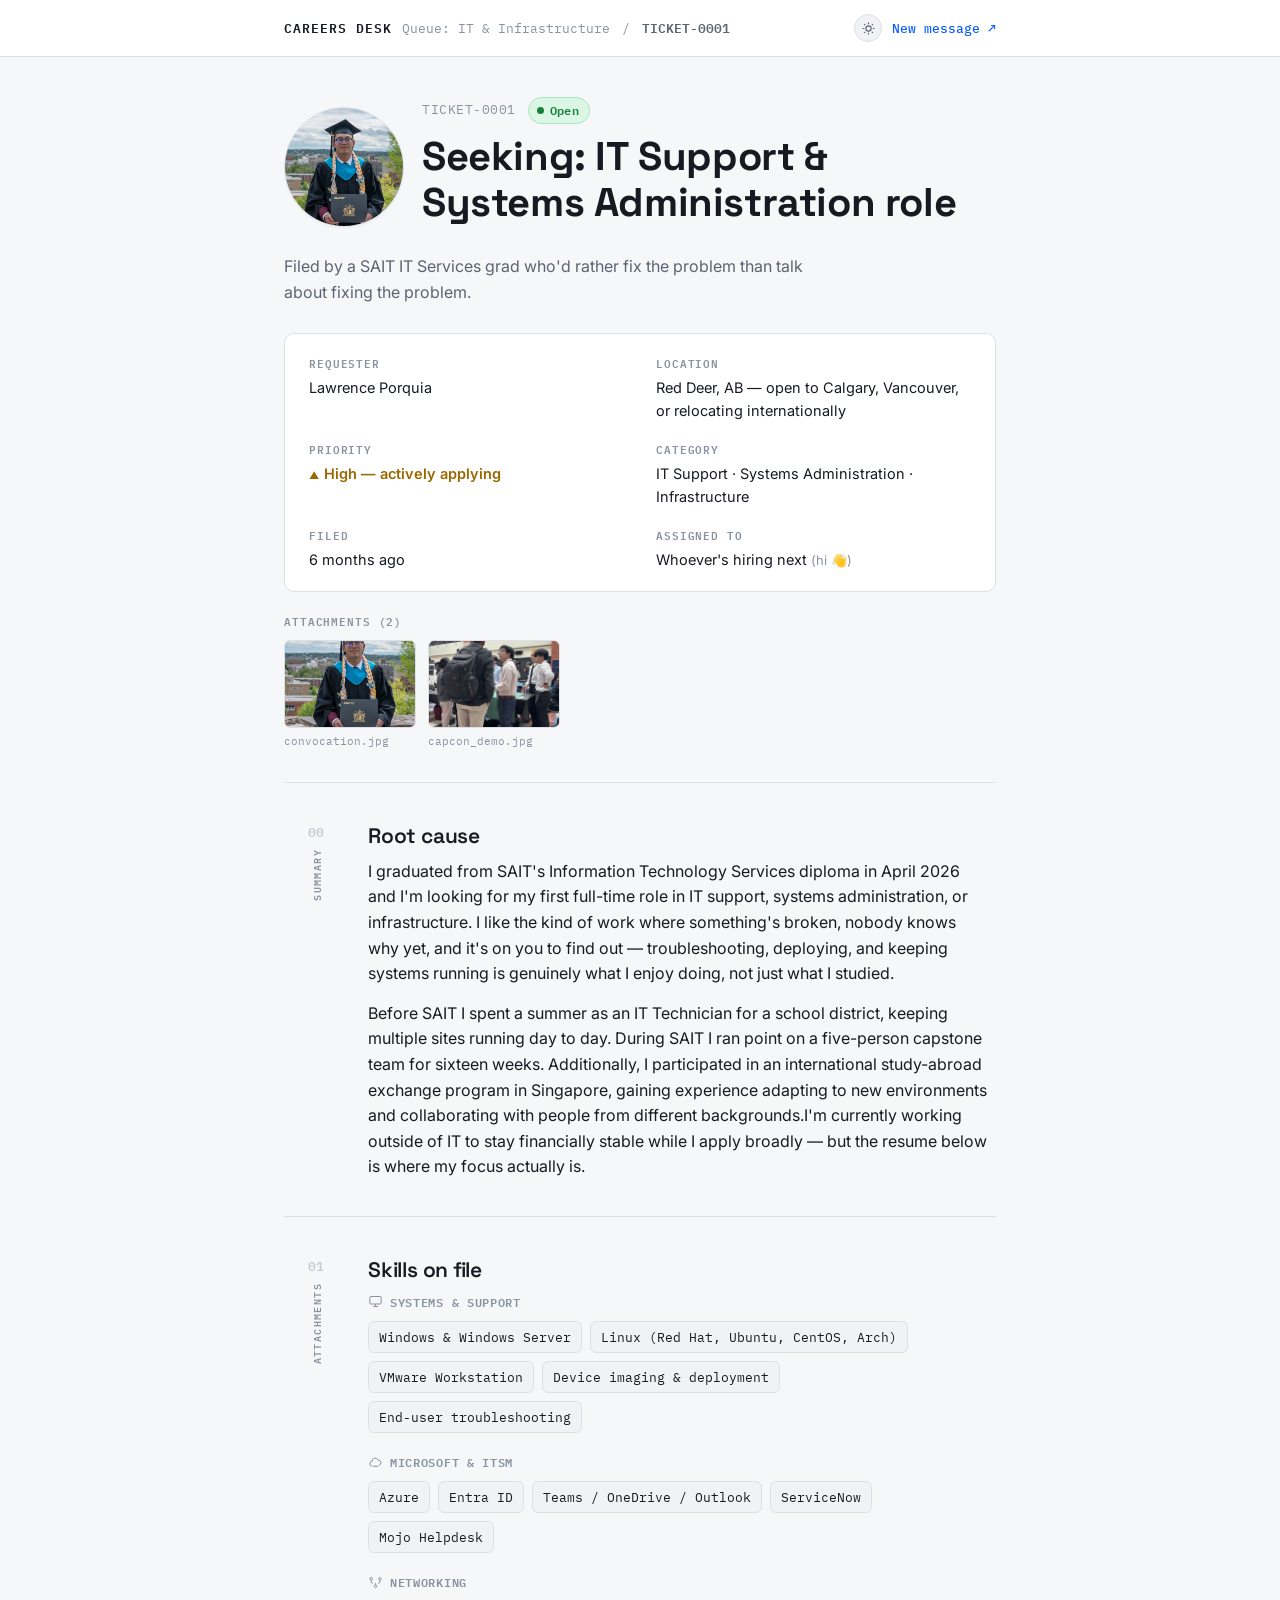
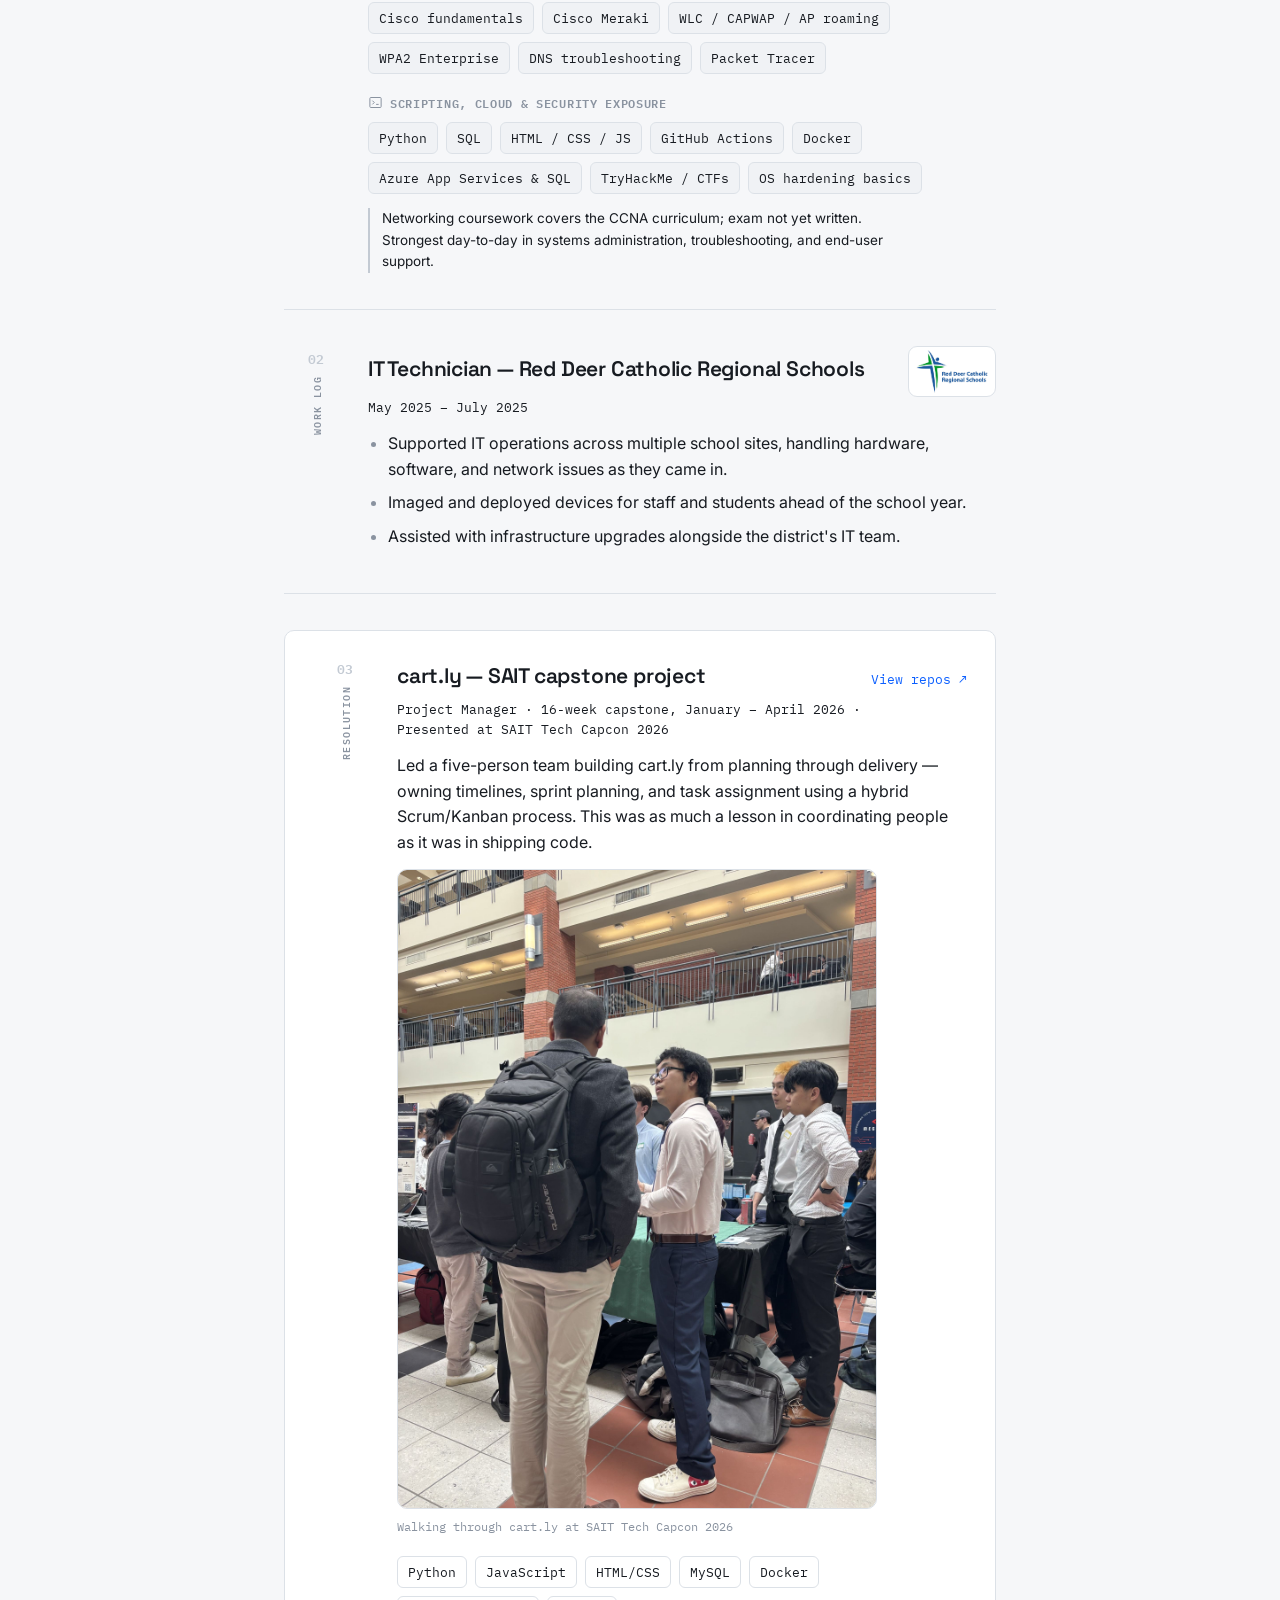
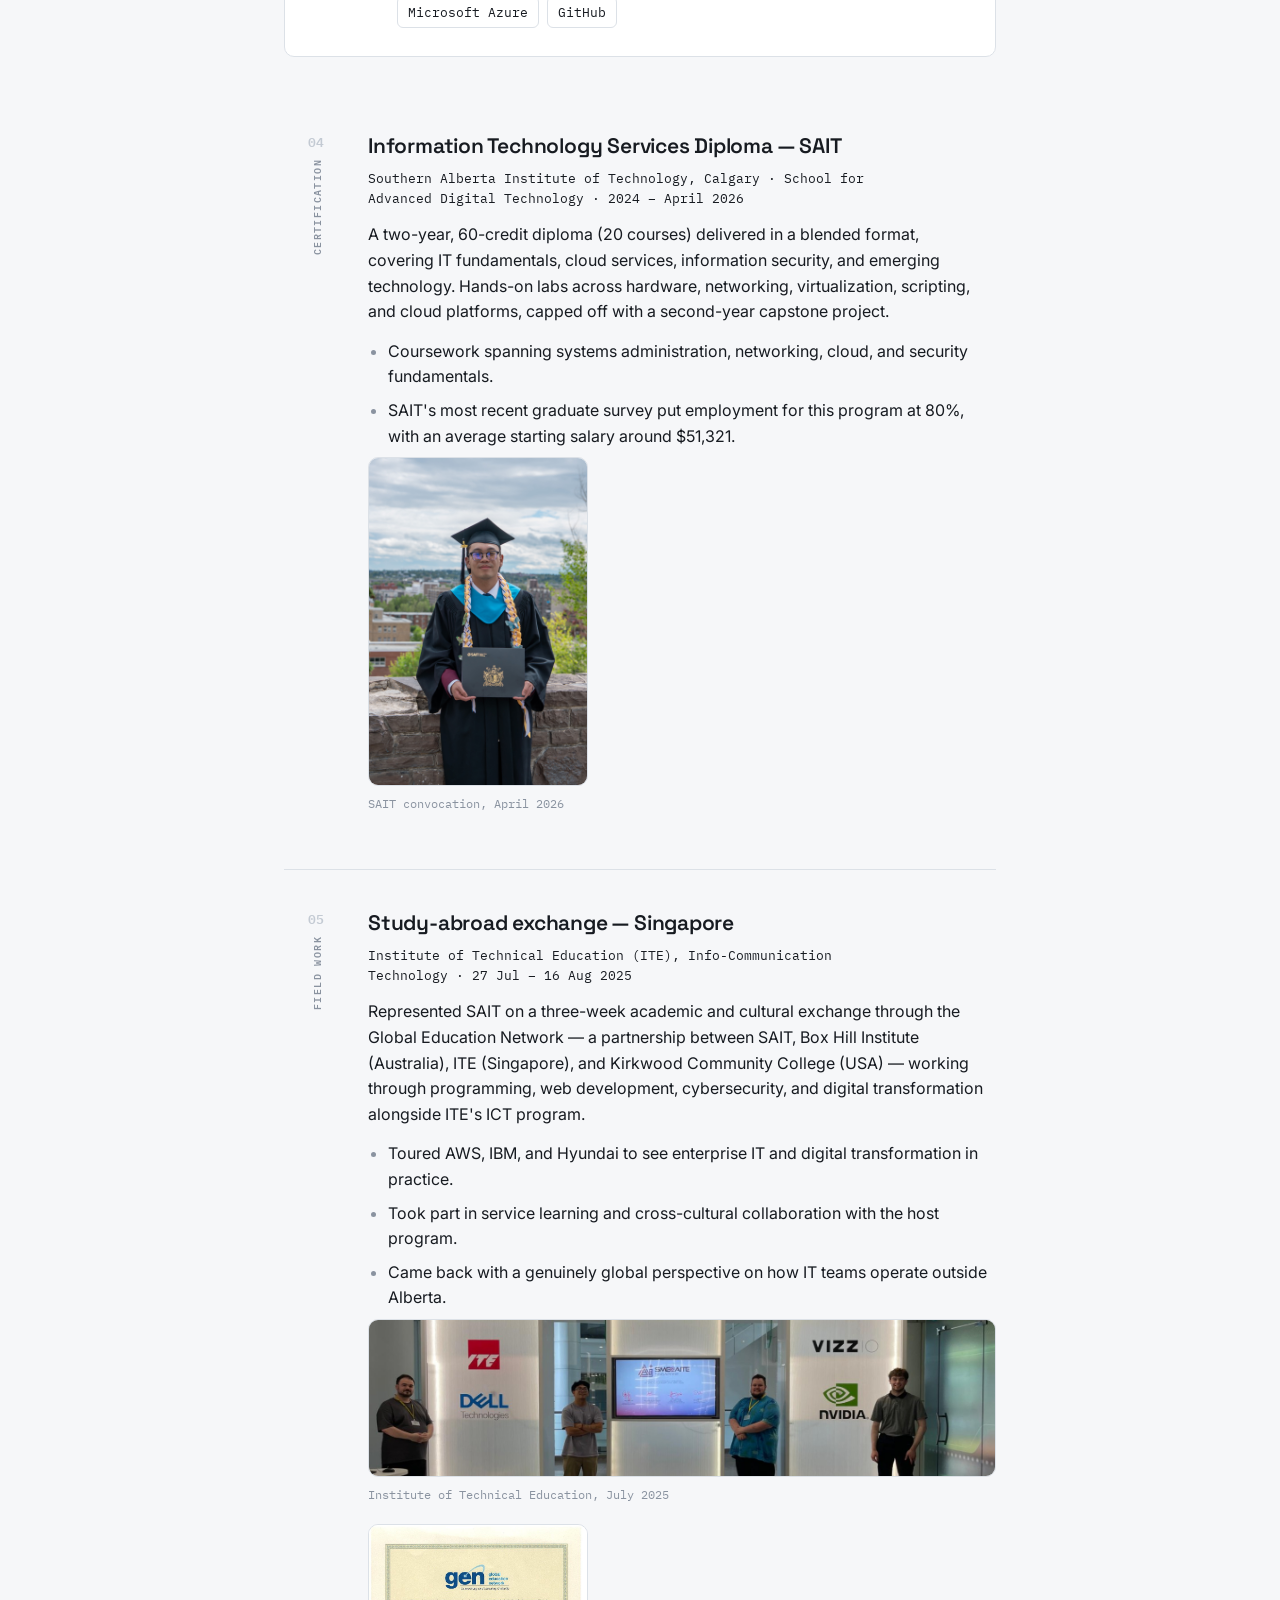
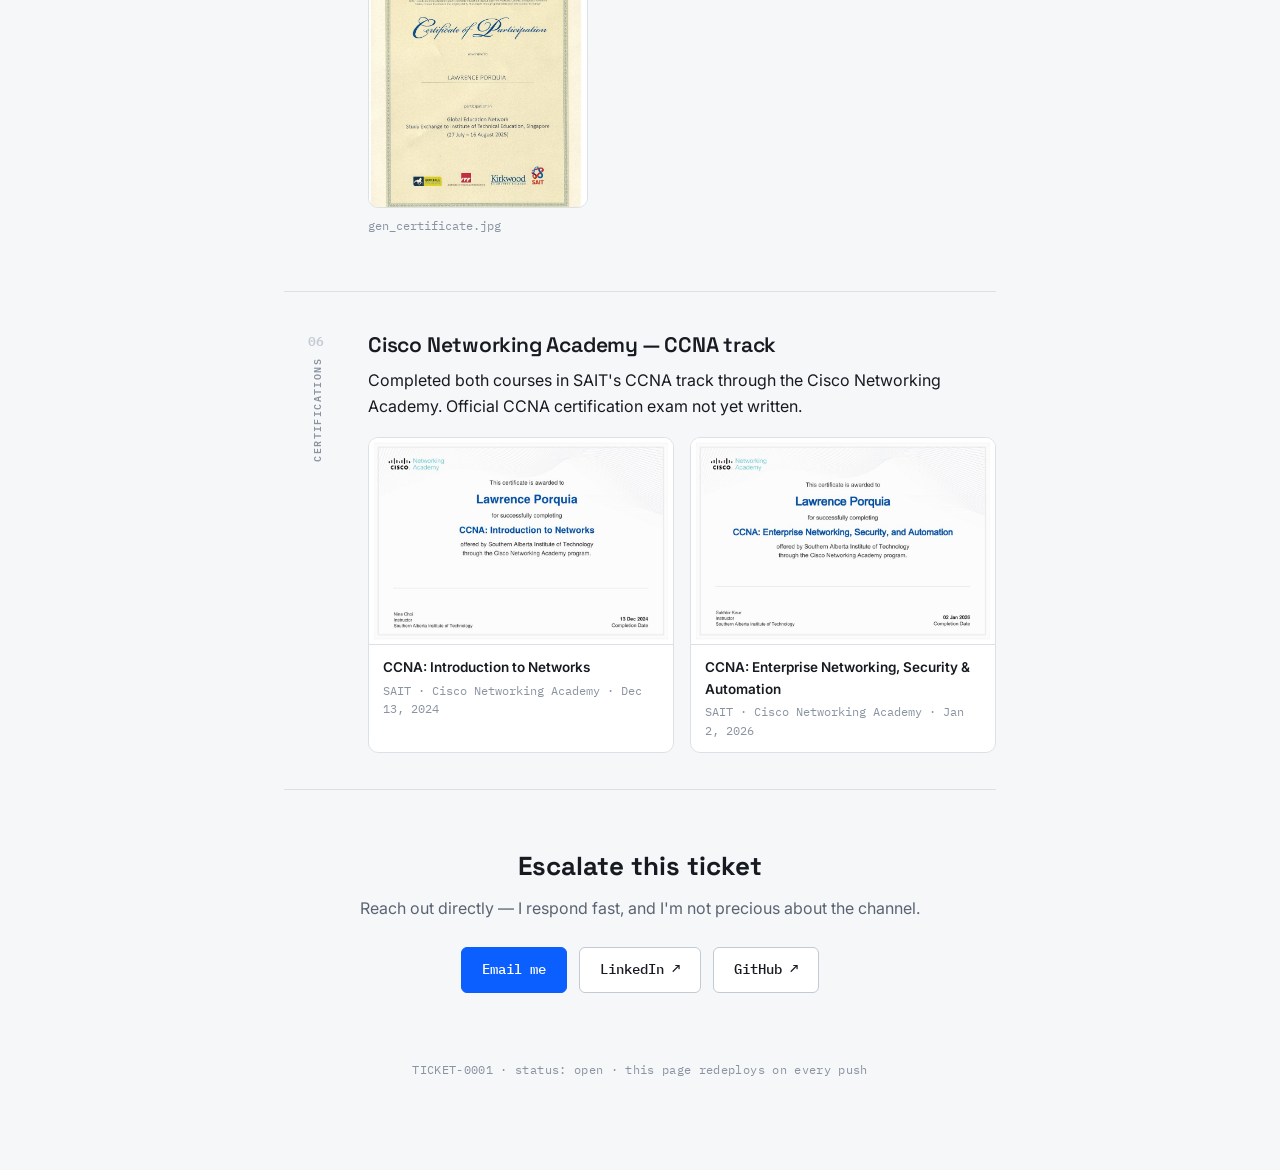
==== commit ebbd525b: "add ITE photo" ====
--- a/index.html
+++ b/index.html
@@ -95,7 +95,7 @@
     <div class="entry__body">
       <h2 id="log-summary" class="entry__title">Root cause</h2>
       <p>I graduated from SAIT's Information Technology Services diploma in April 2026 and I'm looking for my first full-time role in IT support, systems administration, or infrastructure. I like the kind of work where something's broken, nobody knows why yet, and it's on you to find out — troubleshooting, deploying, and keeping systems running is genuinely what I enjoy doing, not just what I studied.</p>
-      <p>Before SAIT I spent a summer as an IT Technician for a school district, keeping multiple sites running day to day. During SAIT I ran point on a five-person capstone team for sixteen weeks. I'm currently working outside of IT to stay financially stable while I apply broadly — but the resume below is where my focus actually is.</p>
+      <p>Before SAIT I spent a summer as an IT Technician for a school district, keeping multiple sites running day to day. During SAIT I ran point on a five-person capstone team for sixteen weeks. Additionally, I participated in an international study-abroad exchange program in Singapore, gaining experience adapting to new environments and collaborating with people from different backgrounds.I'm currently working outside of IT to stay financially stable while I apply broadly — but the resume below is where my focus actually is.</p>
     </div>
   </section>
 
@@ -249,6 +249,11 @@
         <li>Came back with a genuinely global perspective on how IT teams operate outside Alberta.</li>
       </ul>
 
+      <figure class="entry__photo entry__photo--portrait entry__photo--wide">
+        <img src="images/singapore.jpg" alt="Lawrence Porquia with his fellow students in ITE Central Campus. " loading="lazy">
+        <figcaption>Institute of Technical Education, July 2025</figcaption>
+      </figure>
+      
       <figure class="entry__photo entry__photo--portrait">
         <img src="images/cert_singapore.jpg" alt="Certificate of Participation, Global Education Network Study Exchange to Institute of Technical Education, Singapore, awarded to Lawrence Porquia" loading="lazy">
         <figcaption>gen_certificate.jpg</figcaption>
--- a/style.css
+++ b/style.css
@@ -484,6 +484,10 @@
 }
 .entry__photo--portrait {
   max-width: 220px;
+}
+
+.entry__photo--wide {
+  max-width: 100%;
 }
 
 .cert-grid {
